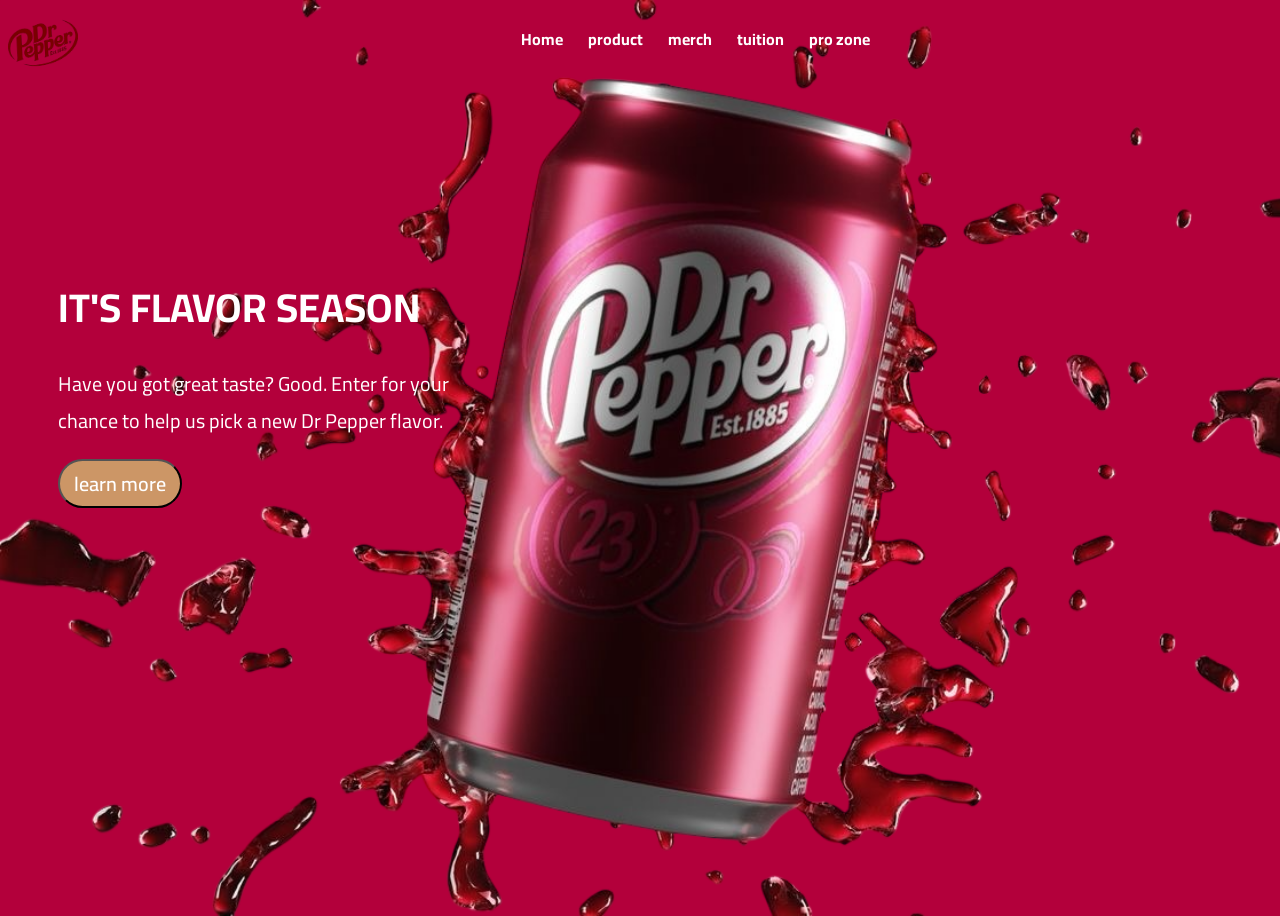
==== dr-pepper.html @ 34945baf "Add files via upload" ====
<!doctype html>
<head>
<meta charset="UTF-8">
<link rel="stylesheet" href="dr-pepper.css">
<link href="https://fonts.googleapis.com/css2?family=Cairo:wght@200..1000&display=swap" rel="stylesheet">
</head>
<body>
<img class="logo" src="logo.png">
<div class="nav">
<ul>
<li>Home  </li>
<li>product  </li>
<li> merch </li>
<li> tuition </li>
<li> pro zone  </li>
</ul>
</div>
<div class="p1">
<p class="p-1">
IT'S FLAVOR SEASON
 </p>
<p class="p-2">
Have you got great taste? Good. Enter for your chance to help us pick a new Dr Pepper flavor.
</p>
<a href="https://www.drpepperflavorseason.com/">
<button class="learn-more">
learn more
</button>
</a>
</div>


</body>
---- dr-pepper.css ----
body{
background-image:url(bg.png);
height:100vh;
background-repeat:no-repeat;
background-size:cover; 
background-color:#b3003b; 
color:white;
font-family:Cairo;
}

.logo{
width:70px;
height:auto;
float:left;
}
.nav{
font-weight:700;
display:flex;
justify-content:center;
}
ul{
list-style:none;
gap:25px;
float:right;
display:flex; 
border-bottom:3px solid trasparent
transition:0.7s;
}
.p-1{
font-size:40px;
font-weight:700;
margin-bottom:10px;
margin-top:200px
}
.p-2{
font-size:20px;
font-weight:400;
width:400px;
}
.p1{
margin-left:50px;
}
.learn-more{
padding:14px;
padding-top:4px;
padding-bottom:4px;
border-radius:45px;
background-color:#cc9666;
font-weight:600;
color:white;
font-size:20px;
font-family:Cairo;
text-decoration-style:none;
}
.learn-more:hover{
cursor:pointer;
background-color:#dfbe9f;
transition:0.5s;
}
nav:hover{
border-bottom:3px solid white;
transition:0.7s;
cursor:pointer;
}
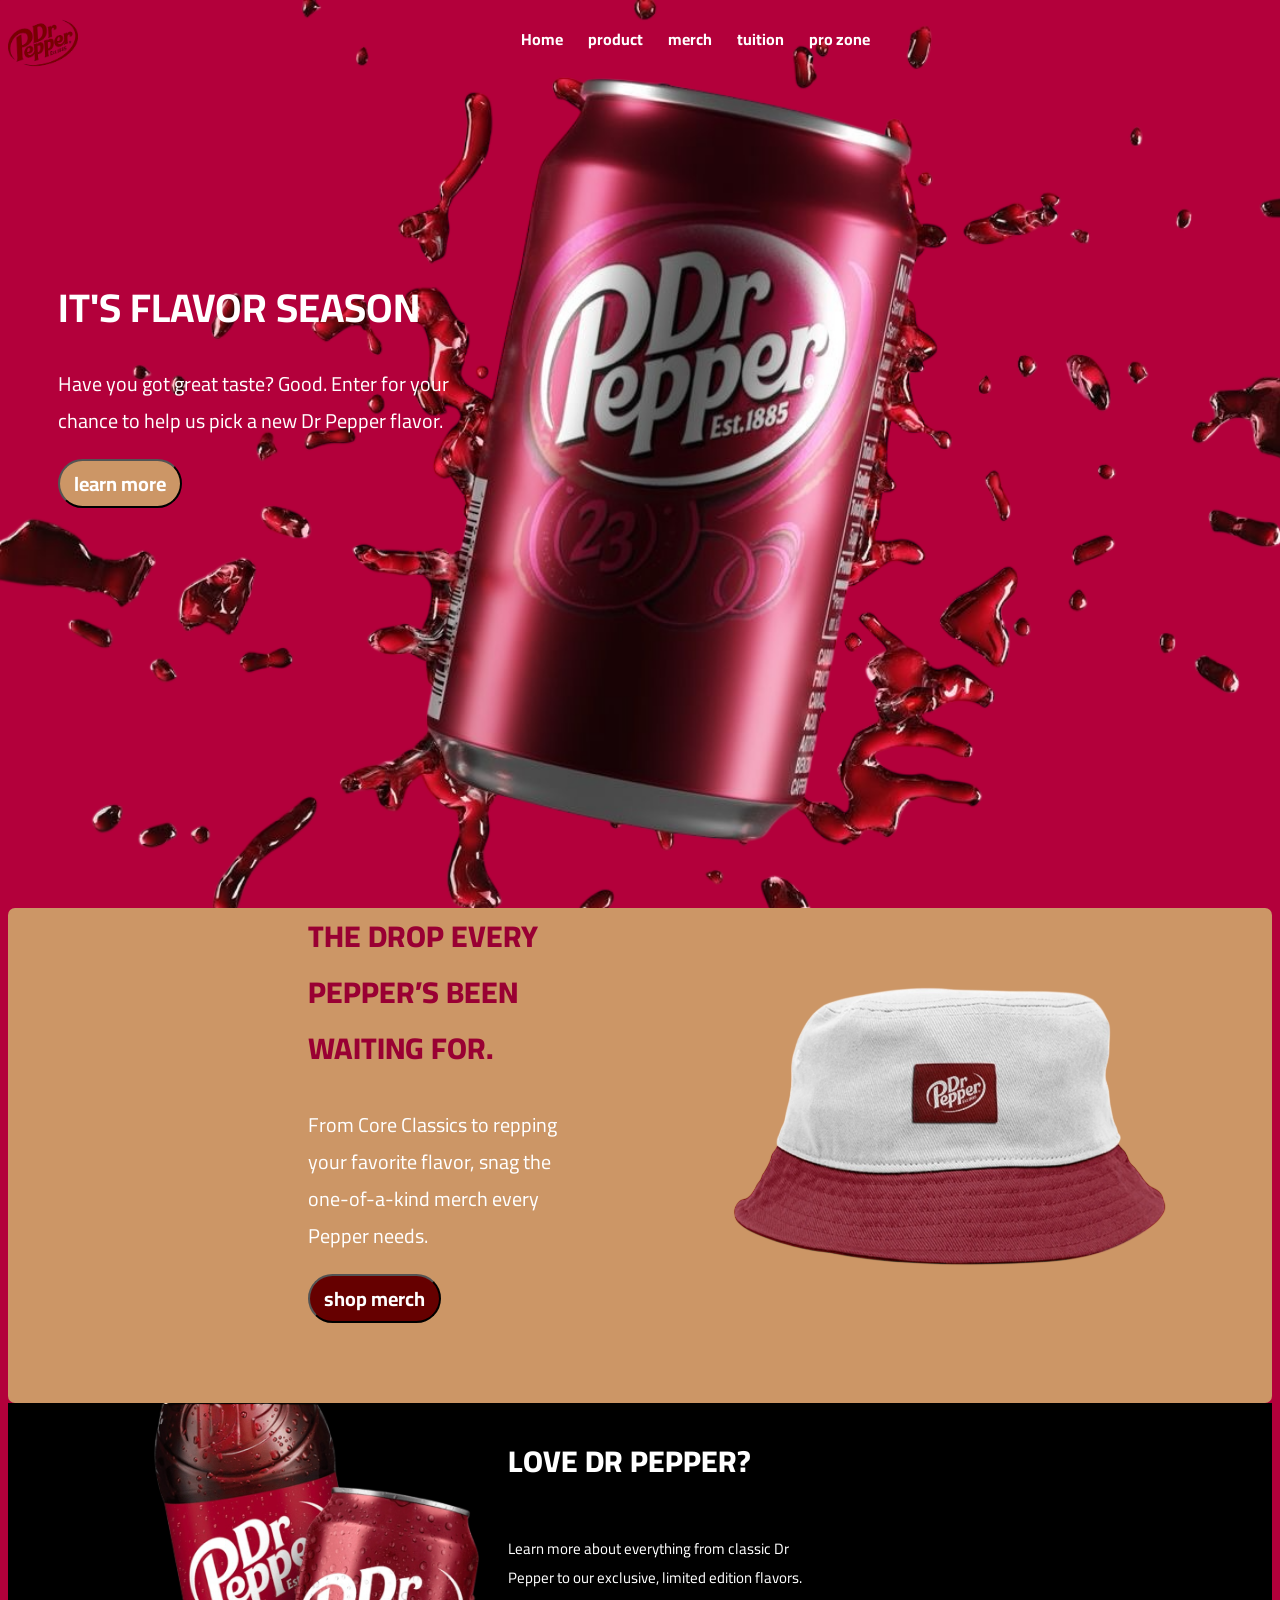
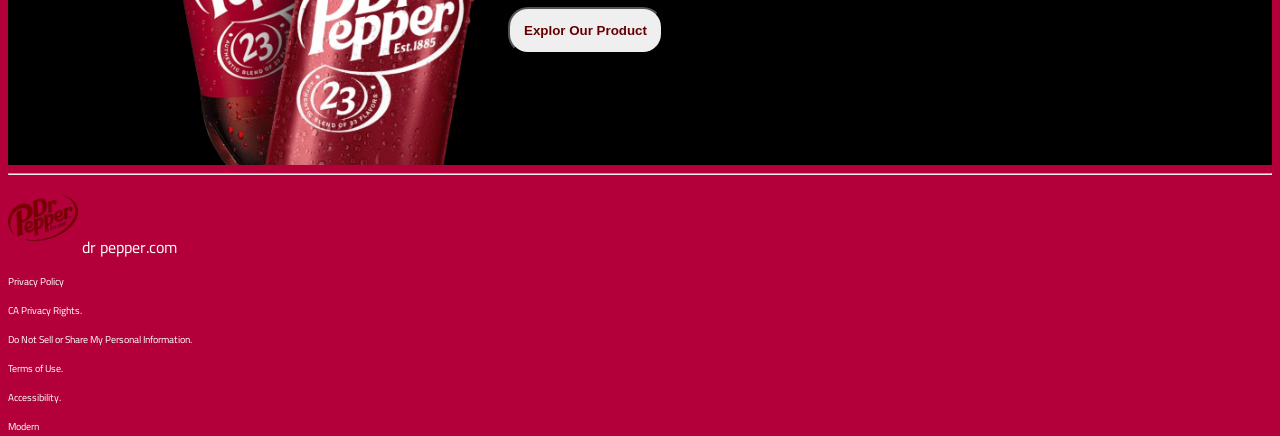
==== commit 7b55c023: "Add files via upload" ====
--- a/dr-pepper.html
+++ b/dr-pepper.html
@@ -1,6 +1,8 @@
 <!doctype html>
 <head>
+
 <meta charset="UTF-8">
+
 <link rel="stylesheet" href="dr-pepper.css">
 <link href="https://fonts.googleapis.com/css2?family=Cairo:wght@200..1000&display=swap" rel="stylesheet">
 </head>
@@ -28,6 +30,48 @@
 </button>
 </a>
 </div>
+<div class="half-page"> 
+<p class="p-3">THE DROP EVERY PEPPER’S BEEN WAITING FOR.</p>
+<p class="p-4">From Core Classics to repping your favorite flavor, snag the one-of-a-kind merch every Pepper needs. </p>
+<div class="cap"><img class="cap-1" src="cap.png"></div>
+<div>
+<a href="https://www.drpepperstore.com/">
+<button class="b-merch">
+shop merch
+</button>
+</div>
+</a>
+</div>
 
-
+<div class="cola-1">
+<img class="cla" src="cola.png">
+<div class="cola-2">
+<p class="p-5">
+LOVE DR PEPPER?
+</p>
+<p class="p-6">
+Learn more about everything from classic Dr Pepper to our exclusive, limited edition flavors.
+</p>
+<a href="https://www.drpepper.com/products">
+<button class="b-explor">
+Explor Our Product
+</button>
+</a>
+</div>
+</div>
+<hr>
+<div class="last">
+<img class="logo-2" src="logo.png">
+<a class="link" href="https://drpepper.com/">
+dr pepper.com
+</a>
+<span>
+<p>Privacy Policy   </p>
+<p>CA Privacy Rights.</p>
+<p>Do Not Sell or Share My Personal Information.</p>
+<p>Terms of Use.   </p>
+<p>Accessibility.  </p>
+<p>Modern</p>
+</span>
+</span>
 </body>
--- a/dr-pepper.css
+++ b/dr-pepper.css
@@ -6,6 +6,7 @@
 background-color:#b3003b; 
 color:white;
 font-family:Cairo;
+
 }
 
 .logo{
@@ -17,13 +18,30 @@
 font-weight:700;
 display:flex;
 justify-content:center;
+animation-name:nav
 }
+
+.nav::after {
+  content: '';
+  position: absolute;
+  width: 0;
+  height: 2px;
+  bottom: 0;
+  left: 0;
+  background-color: black;
+  transition: width 0.3s ease;
+}
+
+.nav:hover::after {
+  width: 100%;
+}
+
 ul{
 list-style:none;
 gap:25px;
 float:right;
 display:flex; 
-border-bottom:3px solid trasparent
+
 transition:0.7s;
 }
 .p-1{
@@ -46,7 +64,7 @@
 padding-bottom:4px;
 border-radius:45px;
 background-color:#cc9666;
-font-weight:600;
+font-weight:700;
 color:white;
 font-size:20px;
 font-family:Cairo;
@@ -57,8 +75,115 @@
 background-color:#dfbe9f;
 transition:0.5s;
 }
-nav:hover{
-border-bottom:3px solid white;
+ul:hover{
 transition:0.7s;
 cursor:pointer;
-}+}
+
+.cap-1 {
+    width: 500px;       
+    height: auto;
+    position: absolute; 
+    top: 20px;           
+    right: 50px;      
+    z-index: 999;        
+}
+
+.cap{
+display:flex;
+justify-content:end;
+margin-right:60px;
+padding:0px;
+}
+.half-page{
+background-color:#cc9666;
+padding:0px;
+margin-top:400px;
+height:55vh; 
+position:relative;
+border-radius:7px;
+}
+.p-3{
+font-size:30px;
+font-weight:800;
+color:#990033;
+margin-top:100px;
+margin-left:300px;
+width:250px;
+padding-bottom:0px;
+}
+.p-4{
+font-size:20px;
+margin-top:20px;
+margin-left:300px;
+width:250px;
+padding-top:0px;
+}
+.b-merch{
+padding:14px;
+padding-top:4px;
+padding-bottom:4px;
+border-radius:45px;
+background-color:#660000;
+font-weight:700;
+color:white;
+font-size:20px;
+font-family:Cairo;
+text-decoration-style:none;
+margin-left:300px;
+transition:0.4s;
+}
+.b-merch:hover{
+cursor:pointer;
+background-color:#990000;
+transition:0.4s;
+}
+
+.cla {
+  width: 500px;
+  height: auto;
+}
+.cola-1{
+background-color:black;
+display:flex;
+}  
+.cola-2{
+display:flex;
+flex-direction:column;
+}
+.p-5{
+font-size:30px;
+font-weight:800; 
+}
+.p-6{
+font-size:15px; 
+align-items:center;
+width:300px;    
+}
+.b-explor{
+padding:14px;
+color:#660000;
+transition:0.4;
+font-weight:700;
+border-radius:20px;
+}
+.b-explor:hover{
+transition:0.4;
+background-color:#fff0b3;
+}
+hr{
+color:white;
+}
+.logo-2{
+width:70px;
+height:auto;
+margin-bottom:0px;
+}
+.link{
+text-decoration:none;
+color:white;
+}
+span{
+font-size:10px;
+padding:0px;
+}
